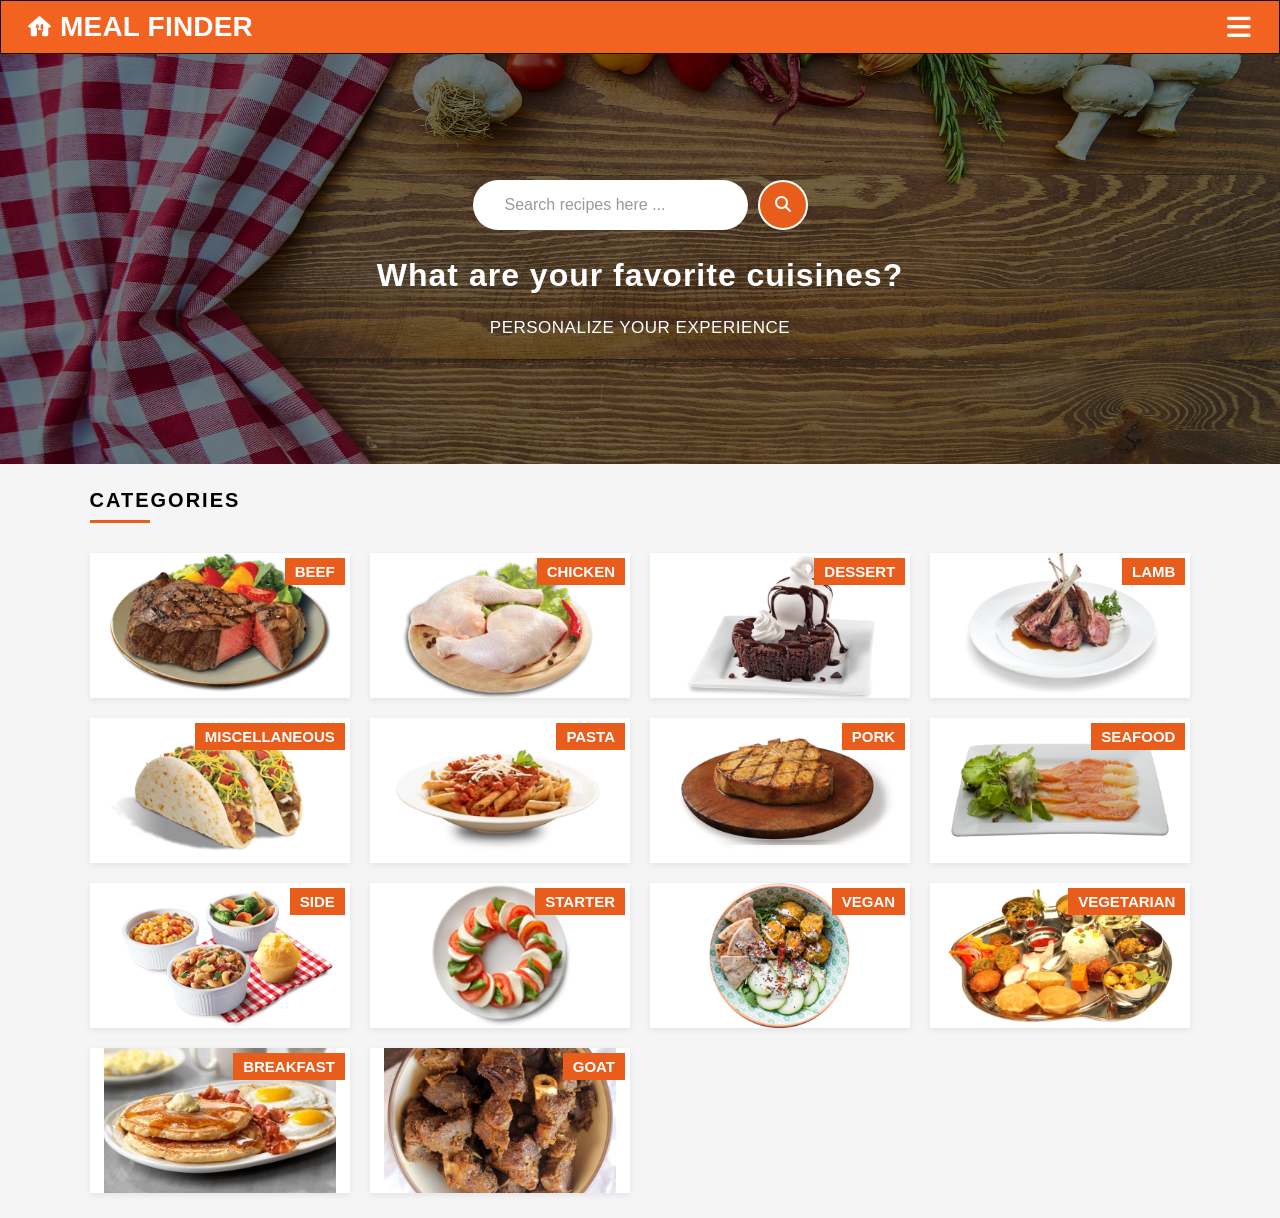
==== index.html @ 949a6c30 "meal-finder" ====
<!DOCTYPE html>
<html lang="en">

<head>
    <meta charset="UTF-8">
    <meta name="viewport" content="width=device-width, initial-scale=1.0">

    <title>Meal Finder</title>

    <link rel="stylesheet" href="style.css">

    <!-- Font Awesome -->
    <link rel="stylesheet" href="https://cdnjs.cloudflare.com/ajax/libs/font-awesome/6.5.2/css/all.min.css">
</head>

<body>
    <nav class="navbar">


        <div class="brand">

            <span class="house-icon">
                <i class="fa-solid fa-house"></i>


                <span class="cutlery">
                    <i class="fa-solid fa-utensils"></i>
                </span>
            </span>

            <span class="brand-name">MEAL FINDER</span>

        </div>

        <!-- RIGHT SIDE -->
        <div class="menu-icon">
            <i class="fa-solid fa-bars"></i>
        </div>

    </nav>


    <section class="hero">

        <div class="hero-overlay"></div>

        <div class="hero-content">

            <div class="search-box">

                <input type="text" placeholder="Search recipes here ...">

                <button class="search-btn">
                    <i class="fa-solid fa-magnifying-glass"></i>
                </button>

            </div>

            <h1>What are your favorite cuisines?</h1>

            <p>PERSONALIZE YOUR EXPERIENCE</p>

        </div>

    </section>




    <section class="categories">

        <h2>CATEGORIES</h2>

        <div class="category-grid">
            <a href="./meal-category/index.html">
                <div class="category-card">
                    <span class="category-label">BEEF</span>
                    <div class="category-image">
                        <img src="./beef.png" alt="Beef">
                    </div>
                </div>
            </a>
            <a href="./meal-category/index.html">
                <div class="category-card">
                    <span class="category-label">CHICKEN</span>
                    <div class="category-image">
                        <img src="./chicken.png" alt="Chicken">
                    </div>
                </div>
            </a>
            <a href="./meal-category/index.html">
                <div class="category-card">
                    <span class="category-label">DESSERT</span>
                    <div class="category-image">
                        <img src="./dessert.png" alt="Dessert">
                    </div>
                </div>
            </a>
            <a href="./meal-category/index.html">
                <div class="category-card">
                    <span class="category-label">LAMB</span>
                    <div class="category-image">
                        <img src="./lamb.png" alt="Lamb">
                    </div>
                </div>
            </a>
            <a href="./meal-category/index.html">
                <div class="category-card">
                    <span class="category-label">MISCELLANEOUS</span>
                    <div class="category-image">
                        <img src="./miscellaneous.png" alt="Miscellaneous">
                    </div>
                </div>
            </a>
            <a href="./meal-category/index.html">
                <div class="category-card">
                    <span class="category-label">PASTA</span>
                    <div class="category-image">
                        <img src="./pasta.png" alt="Pasta">
                    </div>
                </div>
            </a>
            <a href="./meal-category/index.html">
                <div class="category-card">
                    <span class="category-label">PORK</span>
                    <div class="category-image">
                        <img src="./pork.png" alt="Pork">
                    </div>
                </div>
            </a>
            <a href="./meal-category/index.html">
                <div class="category-card">
                    <span class="category-label">SEAFOOD</span>
                    <div class="category-image">
                        <img src="./seafood.png" alt="Seafood">
                    </div>
                </div>
            </a>
            <a href="./meal-category/index.html">
                <div class="category-card">
                    <span class="category-label">SIDE</span>
                    <div class="category-image">
                        <img src="./side.png" alt="Side">
                    </div>
                </div>
            </a>
            <a href="./meal-category/index.html">
                <div class="category-card">
                    <span class="category-label">STARTER</span>
                    <div class="category-image">
                        <img src="./starter.png" alt="Starter">
                    </div>
                </div>
            </a>
            <a href="./meal-category/index.html">
                <div class="category-card">
                    <span class="category-label">VEGAN</span>
                    <div class="category-image">
                        <img src="./vegan.png" alt="Vegan">
                    </div>
                </div>
            </a>
            <a href="./meal-category/index.html">
                <div class="category-card">
                    <span class="category-label">VEGETARIAN</span>
                    <div class="category-image">
                        <img src="./vegetarian.png" alt="Vegetarian">
                    </div>
                </div>
            </a>
            <a href="./meal-category/index.html">
                <div class="category-card">
                    <span class="category-label">BREAKFAST</span>
                    <div class="category-image">
                        <img src="./breakfast.png" alt="Breakfast">
                    </div>
                </div>
            </a>
            <a href="./meal-category/index.html">
                <div class="category-card">
                    <span class="category-label">GOAT</span>
                    <div class="category-image">
                        <img src="./goat (1).png" alt="Goat">
                    </div>
                </div>
            </a>

        </div>

    </section>

</body>

</html>
---- style.css ----
* {
    margin: 0;
    padding: 0;
    box-sizing: border-box;
}

body {
    background: #222;
    font-family: Arial, Helvetica, sans-serif;
}

/* NAVBAR */
.navbar {
    width: 100%;
    height: 54px;
    background: #f26322;
    display: flex;
    align-items: center;
    justify-content: space-between;
    padding: 0 28px;
    border: 1px solid #111;
}

/* LEFT SIDE */
.brand {
    display: flex;
    align-items: center;
    gap: 10px;
}

/* HOUSE */
.house-icon {
    position: relative;

    width: 21px;
    height: 24px;

    display: flex;
    align-items: center;
    justify-content: center;

    color: white;

    font-size: 20px;
}

/* FORK + KNIFE */
.cutlery {
    position: absolute;

    left: 6px;
    top: 7px;

    width: 9px;
    height: 11px;

    display: flex;
    align-items: center;
    justify-content: center;

    color: #f26322;

    font-size: 8px;

    z-index: 2;
}

/* MEAL FINDER TEXT */
.brand-name {
    color: white;

    font-size: 28px;
    font-weight: 700;

    letter-spacing: 0.2px;
}

/* HAMBURGER */
.menu-icon {
    color: white;

    font-size: 27px;

    display: flex;
    align-items: center;
    justify-content: center;

    cursor: pointer;
}




.hero {
    height: 410px;

    position: relative;

    background-image:
        url("./header_image.1dc0f346d407fc577d16.jpg");

    background-size: 100% 160%;
    background-position:center;

    display: flex;
    justify-content: center;
    align-items: center;
}

.hero-overlay {
    position: absolute;

    inset: 0;

    background: rgba(0, 0, 0, 0.50);
}

.hero-content {
    position: relative;

    z-index: 2;

    text-align: center;

    color: white;

    width: 100%;
}



.search-box {
    display: flex;

    justify-content: center;
    align-items: center;

    margin-bottom: 27px;
}

.search-box input {
    width: 275px;
    height: 50px;

    border: none;
    outline: none;

    border-radius: 35px;

    padding: 0 32px;

    font-size: 16px;

    color: #555;
}

.search-box input::placeholder {
    color: #999;
}


.search-btn {
    background-color: #e85d1b;
    color: white;
    border: 2px solid white;
    border-radius: 50%;
    transition: 0.3s;
    margin-left: 10px;
    font-size: 100%;
    width: 50px;
    height: 50px;
}

.search-btn i {
    color: white;
}

/* HOVER */
.search-btn:hover {
    background-color: white ;
    border-color: #e85d1b ;
}

.search-btn:hover i {
    color: #e85d1b ;
}




.hero h1 {
    font-size: 32px;

    font-weight: 700;

    letter-spacing: 1px;

    margin-bottom: 24px;
}

.hero p {
    font-size: 17px;

    letter-spacing: 0.5px;
}




.categories-section {
    background: #f6f6f6;

    padding: 90px 20px;
}

.container {
    max-width: 1000px;

    margin: auto;
}



.categories {
    padding: 25px 7%;
    background: #f5f5f5;
}

.categories h2 {
    font-size: 20px;
    letter-spacing: 2px;
    margin-bottom: 30px;
    position: relative;
}

.categories h2::after {
    content: "";
    display: block;
    width: 60px;
    height: 3px;
    background: #e85d1b;
    margin-top: 8px;
}



.category-grid {
    display: grid;
    grid-template-columns: repeat(4, 1fr);
    gap: 20px;
}



.category-card {
    position: relative;
    height: 145px;
    
    background: white;
    overflow: visible;

   

    box-shadow: 0 2px 6px rgba(0, 0, 0, 0.08);
}



.category-image {
    width: 100%;
    height: 100%;

    display: flex;
    align-items: center;
    justify-content: center;

    overflow: visible;
}




.category-image img {
    width: 100%;
    height: 100%;

    object-fit: contain;

    display: block;

    transition:
        transform 0.35s ease,
        filter 0.35s ease;

    transform-origin: center center;
}


.category-image img:hover {
    transform: scale(1.12);

    filter: brightness(1.05);

    cursor: pointer;
}



.category-label {
    position: absolute;

    top: 5px;
    right: 5px;

    z-index: 5;

    background: #e85d1b;
    color: white;

    padding: 6px 10px;

    font-size: 15px;
    font-weight: bold;

    line-height: 1;

    white-space: nowrap;
}




@media (max-width: 1100px) {

    .category-grid {
        grid-template-columns: repeat(4, 1fr);
    }

}

@media (max-width: 800px) {

    .category-grid {
        grid-template-columns: repeat(3, 1fr);
    }

}

@media (max-width: 600px) {

    .category-grid {
        grid-template-columns: repeat(2, 1fr);
    }

}

@media (max-width: 400px) {

    .category-grid {
        grid-template-columns: 1fr;
    }

}
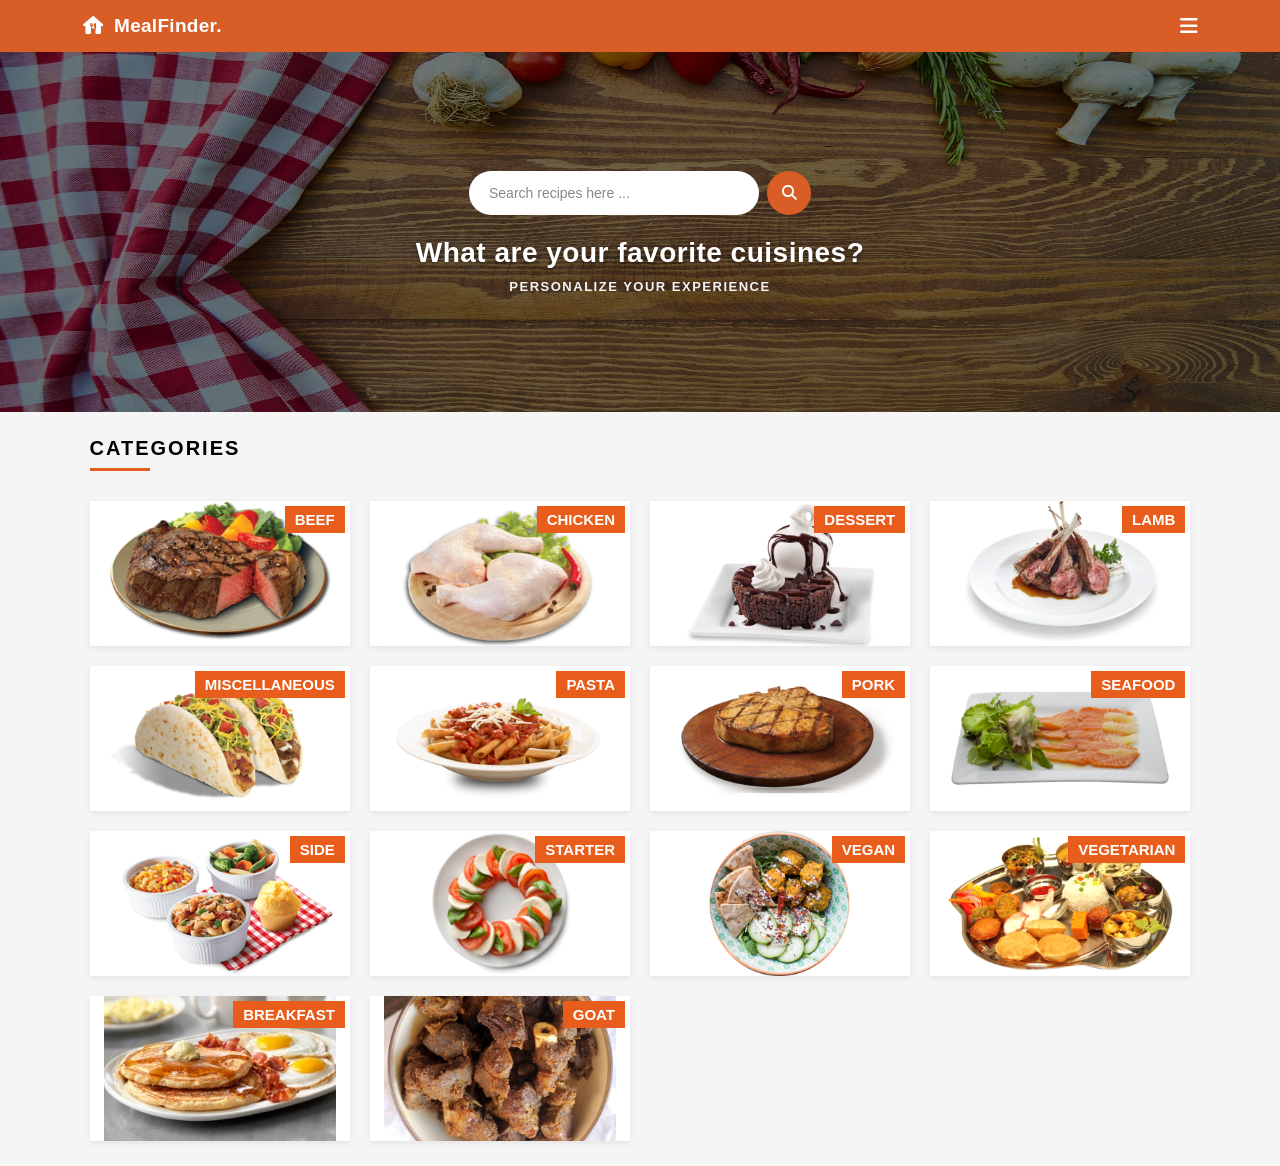
==== commit 5203c447: "meal-finder" ====
--- a/index.html
+++ b/index.html
@@ -14,56 +14,38 @@
 </head>
 
 <body>
-    <nav class="navbar">
+    <!-- ================= NAVBAR ================= -->
+  <nav class="navbar">
+    <div class="brand">
+      <span class="house-icon">
+        <i class="fa-solid fa-house"></i>
+        <span class="cutlery">
+          <i class="fa-solid fa-utensils"></i>
+        </span>
+      </span>
+      <h1 class="brand-name">MealFinder.</h1>
+    </div>
 
+    <div class="menu-icon">
+      <i class="fa-solid fa-bars"></i>
+    </div>
+</nav>
 
-        <div class="brand">
+  <!-- ================= HERO SECTION ================= -->
+  <section class="hero">
+    <div class="hero-overlay"></div>
+    <div class="hero-content">
+      <div class="search-box">
+        <input type="text" placeholder="Search recipes here ..." />
+        <button class="search-btn" aria-label="Search">
+          <i class="fa-solid fa-magnifying-glass"></i>
+        </button>
+      </div>
 
-            <span class="house-icon">
-                <i class="fa-solid fa-house"></i>
-
-
-                <span class="cutlery">
-                    <i class="fa-solid fa-utensils"></i>
-                </span>
-            </span>
-
-            <span class="brand-name">MEAL FINDER</span>
-
-        </div>
-
-        <!-- RIGHT SIDE -->
-        <div class="menu-icon">
-            <i class="fa-solid fa-bars"></i>
-        </div>
-
-    </nav>
-
-
-    <section class="hero">
-
-        <div class="hero-overlay"></div>
-
-        <div class="hero-content">
-
-            <div class="search-box">
-
-                <input type="text" placeholder="Search recipes here ...">
-
-                <button class="search-btn">
-                    <i class="fa-solid fa-magnifying-glass"></i>
-                </button>
-
-            </div>
-
-            <h1>What are your favorite cuisines?</h1>
-
-            <p>PERSONALIZE YOUR EXPERIENCE</p>
-
-        </div>
-
-    </section>
-
+      <h1>What are your favorite cuisines?</h1>
+      <p>PERSONALIZE YOUR EXPERIENCE</p>
+    </div>
+  </section>
 
 
 
--- a/style.css
+++ b/style.css
@@ -1,7 +1,8 @@
 
 
 * {
-    margin: 0;
+    
+     margin:0;
     padding: 0;
     box-sizing: border-box;
 }
@@ -9,203 +10,157 @@
 body {
     background: #222;
     font-family: Arial, Helvetica, sans-serif;
+    
+   
 }
 
 /* NAVBAR */
 .navbar {
-    width: 100%;
-    height: 54px;
-    background: #f26322;
-    display: flex;
-    align-items: center;
-    justify-content: space-between;
-    padding: 0 28px;
-    border: 1px solid #111;
-}
-
-/* LEFT SIDE */
+  width: 100%;
+  height: 52px;
+  background-color: #d85d27;
+  display: flex;
+  align-items: center;
+  justify-content: space-between;
+  padding: 0 82px;
+  
+}
+
 .brand {
-    display: flex;
-    align-items: center;
-    gap: 10px;
-}
-
-/* HOUSE */
+  display: flex;
+  align-items: center;
+  gap: 10px;
+}
+
 .house-icon {
-    position: relative;
-
-    width: 21px;
-    height: 24px;
-
-    display: flex;
-    align-items: center;
-    justify-content: center;
-
-    color: white;
-
-    font-size: 20px;
-}
-
-/* FORK + KNIFE */
+  position: relative;
+  width: 22px;
+  height: 24px;
+  display: flex;
+  align-items: center;
+  justify-content: center;
+  color: #ffffff;
+  font-size: 18px;
+}
+
 .cutlery {
-    position: absolute;
-
-    left: 6px;
-    top: 7px;
-
-    width: 9px;
-    height: 11px;
-
-    display: flex;
-    align-items: center;
-    justify-content: center;
-
-    color: #f26322;
-
-    font-size: 8px;
-
-    z-index: 2;
-}
-
-/* MEAL FINDER TEXT */
+  position: absolute;
+  left: 6px;
+  top: 7px;
+  width: 9px;
+  height: 11px;
+  display: flex;
+  align-items: center;
+  justify-content: center;
+  color: #d85d27;
+  font-size: 7px;
+  z-index: 2;
+}
+
 .brand-name {
-    color: white;
-
-    font-size: 28px;
-    font-weight: 700;
-
-    letter-spacing: 0.2px;
-}
-
-/* HAMBURGER */
+  color: #ffffff;
+  font-size: 19px;
+  font-weight: 700;
+  letter-spacing: 0.3px;
+}
+
 .menu-icon {
-    color: white;
-
-    font-size: 27px;
-
-    display: flex;
-    align-items: center;
-    justify-content: center;
-
-    cursor: pointer;
-}
-
-
-
-
+  color: #ffffff;
+  font-size: 20px;
+  display: flex;
+  align-items: center;
+  justify-content: center;
+  cursor: pointer;
+}
+
+/* ==========================================================
+   2. HERO SECTION
+   ========================================================== */
 .hero {
-    height: 410px;
-
-    position: relative;
-
-    background-image:
-        url("./header_image.1dc0f346d407fc577d16.jpg");
-
-    background-size: 100% 160%;
-    background-position:center;
-
-    display: flex;
-    justify-content: center;
-    align-items: center;
+  height: 360px;
+  position: relative;
+  background-image: url("./header_image.1dc0f346d407fc577d16.jpg");
+  background-size: 100% 160%;
+  background-position: center;
+  display: flex;
+  justify-content: center;
+  align-items: center;
 }
 
 .hero-overlay {
-    position: absolute;
-
-    inset: 0;
-
-    background: rgba(0, 0, 0, 0.50);
+  position: absolute;
+  inset: 0;
+  background: rgba(0, 0, 0, 0.52);
 }
 
 .hero-content {
-    position: relative;
-
-    z-index: 2;
-
-    text-align: center;
-
-    color: white;
-
-    width: 100%;
-}
-
-
+  position: relative;
+  z-index: 2;
+  text-align: center;
+  color: #ffffff;
+  width: 100%;
+  padding: 0 16px;
+}
 
 .search-box {
-    display: flex;
-
-    justify-content: center;
-    align-items: center;
-
-    margin-bottom: 27px;
+  display: flex;
+  justify-content: center;
+  align-items: center;
+  margin-bottom: 22px;
 }
 
 .search-box input {
-    width: 275px;
-    height: 50px;
-
-    border: none;
-    outline: none;
-
-    border-radius: 35px;
-
-    padding: 0 32px;
-
-    font-size: 16px;
-
-    color: #555;
+  width: 290px;
+  height: 44px;
+  border: none;
+  outline: none;
+  border-radius: 30px;
+  padding: 0 20px;
+  font-size: 14px;
+  color: #333333;
 }
 
 .search-box input::placeholder {
-    color: #999;
-}
-
+  color: #888888;
+}
 
 .search-btn {
-    background-color: #e85d1b;
-    color: white;
-    border: 2px solid white;
-    border-radius: 50%;
-    transition: 0.3s;
-    margin-left: 10px;
-    font-size: 100%;
-    width: 50px;
-    height: 50px;
-}
-
-.search-btn i {
-    color: white;
-}
-
-/* HOVER */
+  background-color: #d85d27;
+  color: #ffffff;
+  border: 2px solid transparent;
+  border-radius: 50%;
+  margin-left: 8px;
+  width: 44px;
+  height: 44px;
+  display: flex;
+  align-items: center;
+  justify-content: center;
+  cursor: pointer;
+  font-size: 15px;
+  transition: all 0.3s ease;
+}
+
 .search-btn:hover {
-    background-color: white ;
-    border-color: #e85d1b ;
-}
-
-.search-btn:hover i {
-    color: #e85d1b ;
-}
-
-
-
+  background-color: #ffffff;
+  border-color: #d85d27;
+  color: #d85d27;
+}
 
 .hero h1 {
-    font-size: 32px;
-
-    font-weight: 700;
-
-    letter-spacing: 1px;
-
-    margin-bottom: 24px;
+  font-size: 28px;
+  font-weight: 700;
+  letter-spacing: 0.5px;
+  margin-bottom: 10px;
+  text-shadow: 0 2px 4px rgba(0, 0, 0, 0.4);
 }
 
 .hero p {
-    font-size: 17px;
-
-    letter-spacing: 0.5px;
-}
-
+  font-size: 13px;
+  font-weight: 600;
+  letter-spacing: 1.5px;
+  text-transform: uppercase;
+  opacity: 0.95;
+}
 
 
 
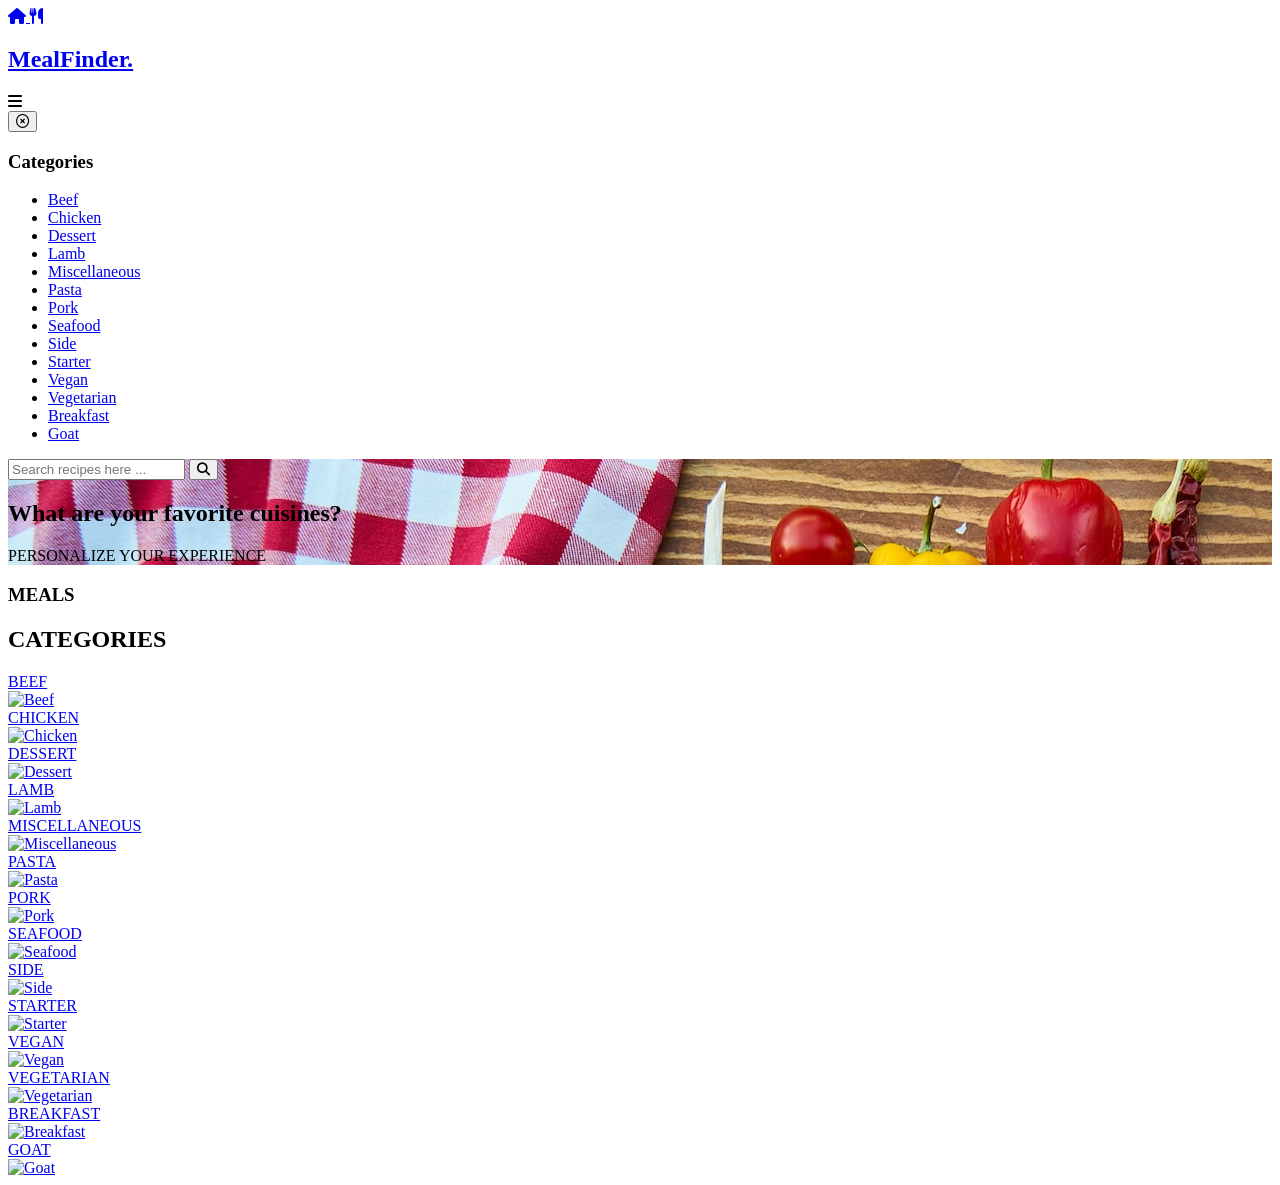
==== commit 6a859252: "Update Meal Finder with Tailwind CSS and JavaScript" ====
--- a/index.html
+++ b/index.html
@@ -4,173 +4,131 @@
 <head>
     <meta charset="UTF-8">
     <meta name="viewport" content="width=device-width, initial-scale=1.0">
-
     <title>Meal Finder</title>
 
-    <link rel="stylesheet" href="style.css">
+    <!-- Google Font 'Poppins' -->
+    <link rel="preconnect" href="https://fonts.googleapis.com" />
+    <link rel="preconnect" href="https://fonts.gstatic.com" crossorigin />
+    <link href="https://fonts.googleapis.com/css2?family=Poppins:wght@400;500;600;700;800&display=swap" rel="stylesheet" />
 
-    <!-- Font Awesome -->
+    <!-- Font Awesome Icons -->
     <link rel="stylesheet" href="https://cdnjs.cloudflare.com/ajax/libs/font-awesome/6.5.2/css/all.min.css">
+
+    <!-- Tailwind CSS CDN -->
+    <script src="https://cdn.tailwindcss.com"></script>
+    <script>
+        tailwind.config = {
+            theme: {
+                extend: {
+                    colors: {
+                        brand: {
+                            DEFAULT: '#d85d27',
+                            hover: '#b54716',
+                            dark: '#df5734',
+                            light: '#fff4ed',
+                        }
+                    },
+                    fontFamily: {
+                        sans: ['Poppins', 'sans-serif'],
+                    }
+                }
+            }
+        }
+    </script>
 </head>
 
-<body>
+<body class="bg-[#f5f5f5] text-[#2b2b2b] font-sans antialiased min-h-screen">
+
     <!-- ================= NAVBAR ================= -->
-  <nav class="navbar">
-    <div class="brand">
-      <span class="house-icon">
-        <i class="fa-solid fa-house"></i>
-        <span class="cutlery">
-          <i class="fa-solid fa-utensils"></i>
-        </span>
-      </span>
-      <h1 class="brand-name">MealFinder.</h1>
-    </div>
+    <nav class="w-full h-[52px] bg-brand flex items-center justify-between px-6 md:px-20 relative z-40">
+        <a href="index.html" class="inline-block text-white">
+            <div class="flex items-center gap-2.5">
+                <span class="relative w-[22px] h-[24px] flex items-center justify-center text-white text-lg">
+                    <i class="fa-solid fa-house"></i>
+                    <span class="absolute left-[6px] top-[7px] text-[7px] text-brand z-10 flex items-center justify-center">
+                        <i class="fa-solid fa-utensils"></i>
+                    </span>
+                </span>
+                <h1 class="text-white text-lg font-bold tracking-wide">MealFinder.</h1>
+            </div>
+        </a>
 
-    <div class="menu-icon">
-      <i class="fa-solid fa-bars"></i>
-    </div>
-</nav>
+        <div class="text-white text-xl cursor-pointer hover:opacity-80 transition" id="menuBtn" aria-label="Open navigation menu">
+            <i class="fa-solid fa-bars"></i>
+        </div>
+    </nav>
 
-  <!-- ================= HERO SECTION ================= -->
-  <section class="hero">
-    <div class="hero-overlay"></div>
-    <div class="hero-content">
-      <div class="search-box">
-        <input type="text" placeholder="Search recipes here ..." />
-        <button class="search-btn" aria-label="Search">
-          <i class="fa-solid fa-magnifying-glass"></i>
+    <!-- ================= SLIDE-OUT SIDEBAR ================= -->
+    <div id="sidebarOverlay" class="fixed inset-0 bg-black/45 z-50 opacity-0 pointer-events-none transition-opacity duration-300"></div>
+    <aside id="sidebar" class="fixed top-0 right-0 w-[270px] max-w-[80vw] h-full bg-white z-50 shadow-2xl translate-x-full transition-transform duration-300 ease-in-out overflow-y-auto py-5">
+        <button id="closeSidebarBtn" class="absolute top-4 right-5 text-2xl text-brand hover:text-brand-hover hover:rotate-90 transition duration-200" aria-label="Close menu">
+            <i class="fa-regular fa-circle-xmark"></i>
         </button>
-      </div>
+        <div class="px-6 pt-8 pb-3 border-b border-gray-100">
+            <h3 class="text-sm font-bold text-gray-700 uppercase tracking-wider">Categories</h3>
+        </div>
+        <ul id="sidebarCategoryList" class="divide-y divide-gray-100 text-sm">
+            <!-- Dynamically populated categories -->
+        </ul>
+    </aside>
 
-      <h1>What are your favorite cuisines?</h1>
-      <p>PERSONALIZE YOUR EXPERIENCE</p>
-    </div>
-  </section>
+    <!-- ================= HERO SECTION ================= -->
+    <section class="relative h-[360px] bg-cover bg-center flex justify-center items-center" style="background-image: url('./header_image.1dc0f346d407fc577d16.jpg');">
+        <div class="absolute inset-0 bg-black/55"></div>
 
+        <div class="relative z-10 text-center text-white w-full px-4">
+            <form id="searchForm" class="flex justify-center items-center mb-6">
+                <input 
+                    type="text" 
+                    id="searchInput" 
+                    placeholder="Search recipes here ..." 
+                    autocomplete="off" 
+                    class="w-64 sm:w-72 h-11 rounded-full px-5 text-sm text-gray-800 placeholder-gray-400 outline-none shadow-md focus:ring-2 focus:ring-brand"
+                />
+                <button type="submit" id="searchBtn" aria-label="Search" class="bg-brand text-white border-2 border-transparent rounded-full ml-2 w-11 h-11 flex items-center justify-center text-sm cursor-pointer hover:bg-white hover:text-brand hover:border-brand transition duration-300">
+                    <i class="fa-solid fa-magnifying-glass"></i>
+                </button>
+            </form>
 
-
-    <section class="categories">
-
-        <h2>CATEGORIES</h2>
-
-        <div class="category-grid">
-            <a href="./meal-category/index.html">
-                <div class="category-card">
-                    <span class="category-label">BEEF</span>
-                    <div class="category-image">
-                        <img src="./beef.png" alt="Beef">
-                    </div>
-                </div>
-            </a>
-            <a href="./meal-category/index.html">
-                <div class="category-card">
-                    <span class="category-label">CHICKEN</span>
-                    <div class="category-image">
-                        <img src="./chicken.png" alt="Chicken">
-                    </div>
-                </div>
-            </a>
-            <a href="./meal-category/index.html">
-                <div class="category-card">
-                    <span class="category-label">DESSERT</span>
-                    <div class="category-image">
-                        <img src="./dessert.png" alt="Dessert">
-                    </div>
-                </div>
-            </a>
-            <a href="./meal-category/index.html">
-                <div class="category-card">
-                    <span class="category-label">LAMB</span>
-                    <div class="category-image">
-                        <img src="./lamb.png" alt="Lamb">
-                    </div>
-                </div>
-            </a>
-            <a href="./meal-category/index.html">
-                <div class="category-card">
-                    <span class="category-label">MISCELLANEOUS</span>
-                    <div class="category-image">
-                        <img src="./miscellaneous.png" alt="Miscellaneous">
-                    </div>
-                </div>
-            </a>
-            <a href="./meal-category/index.html">
-                <div class="category-card">
-                    <span class="category-label">PASTA</span>
-                    <div class="category-image">
-                        <img src="./pasta.png" alt="Pasta">
-                    </div>
-                </div>
-            </a>
-            <a href="./meal-category/index.html">
-                <div class="category-card">
-                    <span class="category-label">PORK</span>
-                    <div class="category-image">
-                        <img src="./pork.png" alt="Pork">
-                    </div>
-                </div>
-            </a>
-            <a href="./meal-category/index.html">
-                <div class="category-card">
-                    <span class="category-label">SEAFOOD</span>
-                    <div class="category-image">
-                        <img src="./seafood.png" alt="Seafood">
-                    </div>
-                </div>
-            </a>
-            <a href="./meal-category/index.html">
-                <div class="category-card">
-                    <span class="category-label">SIDE</span>
-                    <div class="category-image">
-                        <img src="./side.png" alt="Side">
-                    </div>
-                </div>
-            </a>
-            <a href="./meal-category/index.html">
-                <div class="category-card">
-                    <span class="category-label">STARTER</span>
-                    <div class="category-image">
-                        <img src="./starter.png" alt="Starter">
-                    </div>
-                </div>
-            </a>
-            <a href="./meal-category/index.html">
-                <div class="category-card">
-                    <span class="category-label">VEGAN</span>
-                    <div class="category-image">
-                        <img src="./vegan.png" alt="Vegan">
-                    </div>
-                </div>
-            </a>
-            <a href="./meal-category/index.html">
-                <div class="category-card">
-                    <span class="category-label">VEGETARIAN</span>
-                    <div class="category-image">
-                        <img src="./vegetarian.png" alt="Vegetarian">
-                    </div>
-                </div>
-            </a>
-            <a href="./meal-category/index.html">
-                <div class="category-card">
-                    <span class="category-label">BREAKFAST</span>
-                    <div class="category-image">
-                        <img src="./breakfast.png" alt="Breakfast">
-                    </div>
-                </div>
-            </a>
-            <a href="./meal-category/index.html">
-                <div class="category-card">
-                    <span class="category-label">GOAT</span>
-                    <div class="category-image">
-                        <img src="./goat (1).png" alt="Goat">
-                    </div>
-                </div>
-            </a>
-
+            <h1 class="text-2xl sm:text-3xl font-bold tracking-wide mb-2 drop-shadow-md">What are your favorite cuisines?</h1>
+            <p class="text-xs sm:text-sm font-semibold tracking-widest uppercase opacity-95">PERSONALIZE YOUR EXPERIENCE</p>
         </div>
-
     </section>
 
+    <!-- ================= DYNAMIC MEALS SEARCH RESULTS SECTION ================= -->
+    <section id="mealsSection" class="hidden bg-white py-10 border-b border-gray-200">
+        <div class="max-w-[1100px] mx-auto px-4">
+            <div class="mb-6">
+                <h3 class="text-lg font-bold tracking-wider text-black uppercase relative pb-1 inline-block after:content-[''] after:absolute after:bottom-0 after:left-0 after:w-9 after:h-[3px] after:bg-brand">
+                    MEALS
+                </h3>
+            </div>
+            <!-- Status Message -->
+            <div id="searchStatusMsg" class="hidden text-center p-6 text-sm text-gray-600 bg-white border border-dashed border-brand rounded my-4"></div>
+            <!-- Cards Grid -->
+            <div id="mealsGrid" class="grid grid-cols-1 sm:grid-cols-2 md:grid-cols-3 lg:grid-cols-5 gap-4"></div>
+        </div>
+    </section>
+
+    <!-- ================= CATEGORIES SECTION ================= -->
+    <section class="py-10 pb-16 bg-[#f5f5f5]">
+        <div class="max-w-[1100px] mx-auto px-4">
+            <div class="mb-7">
+                <h2 class="text-lg font-bold tracking-wider text-black uppercase relative pb-1 inline-block after:content-[''] after:absolute after:bottom-0 after:left-0 after:w-9 after:h-[3px] after:bg-brand">
+                    CATEGORIES
+                </h2>
+            </div>
+
+            <!-- Status Message (hidden so it never blocks the screen) -->
+            <div id="categoriesStatusMsg" class="hidden text-center p-6 text-sm text-gray-600 bg-white border border-dashed border-brand rounded my-4" style="display: none;"></div>
+
+            <!-- Dynamic Category Cards Grid -->
+            <div id="categoryGrid" class="grid grid-cols-1 sm:grid-cols-2 md:grid-cols-3 lg:grid-cols-4 gap-5"></div>
+        </div>
+    </section>
+
+    <!-- Separate JavaScript File -->
+    <script src="./script.js"></script>
 </body>
 
 </html>
